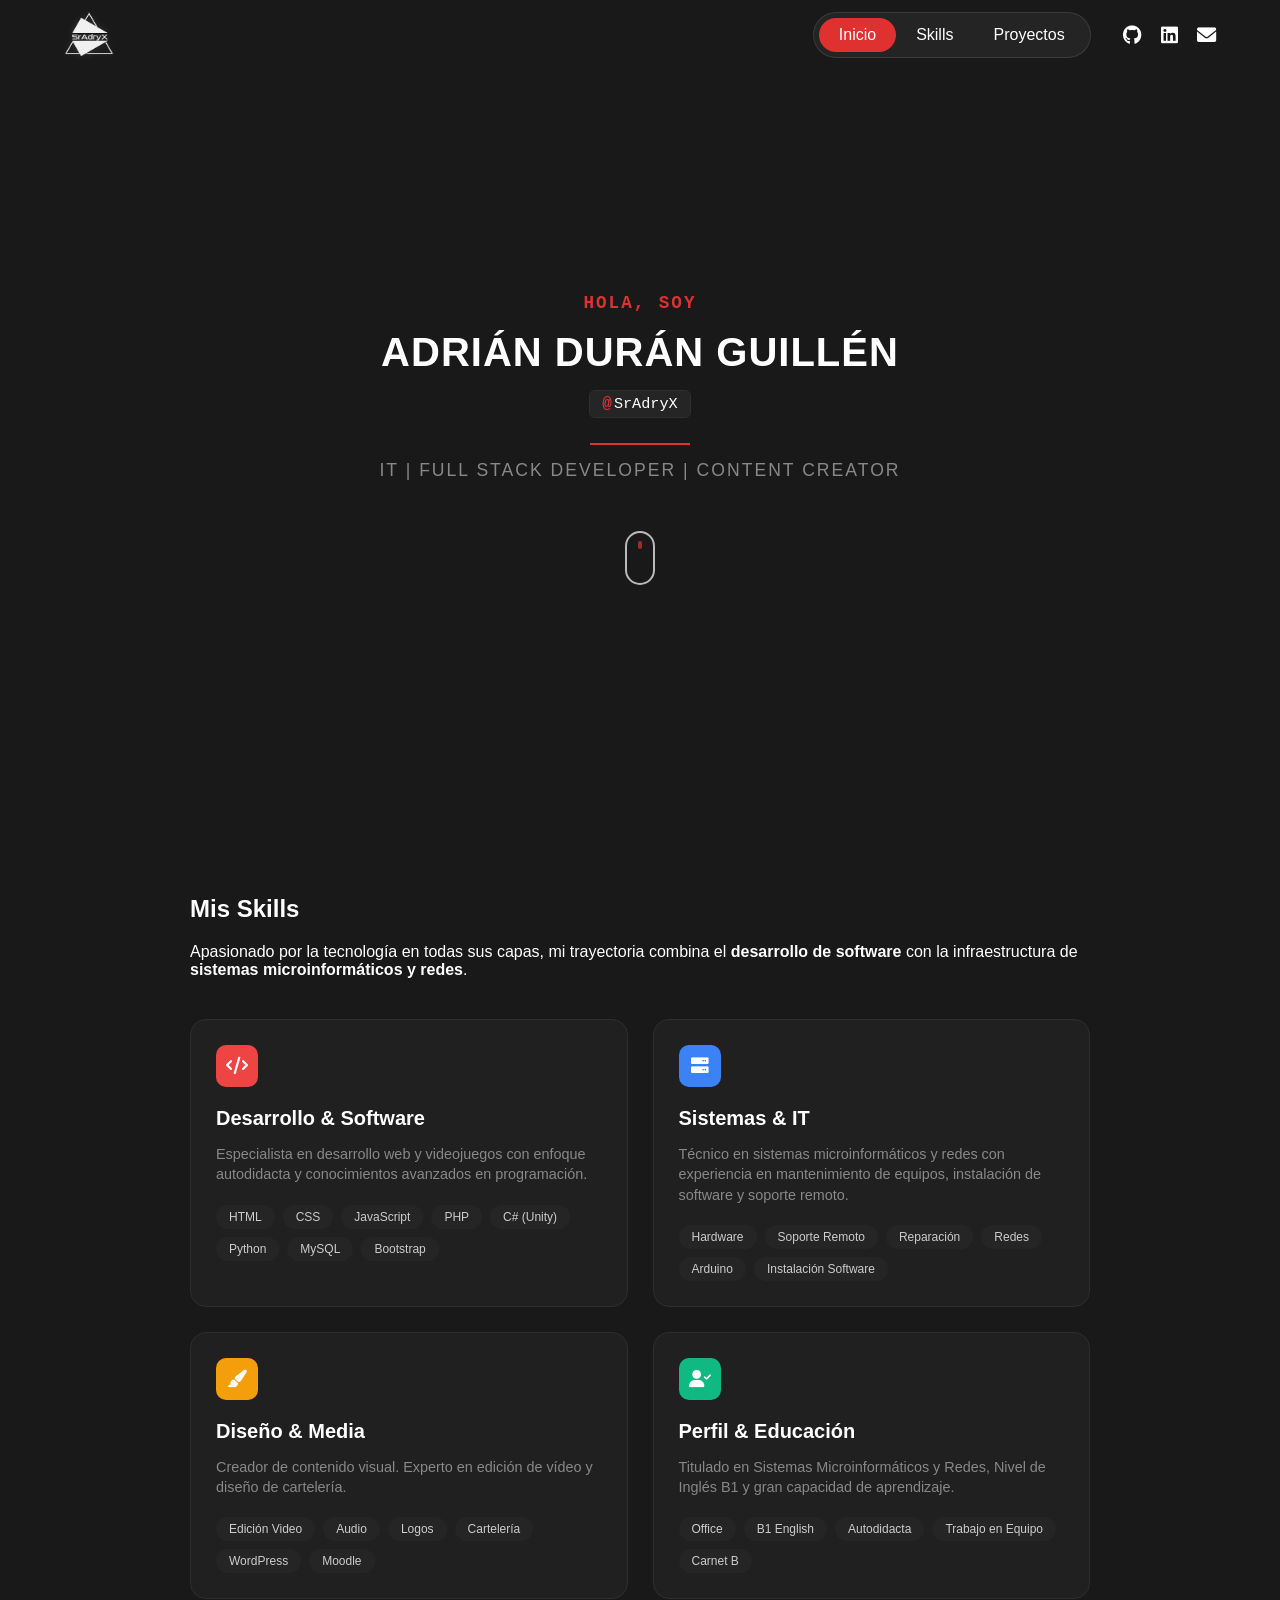
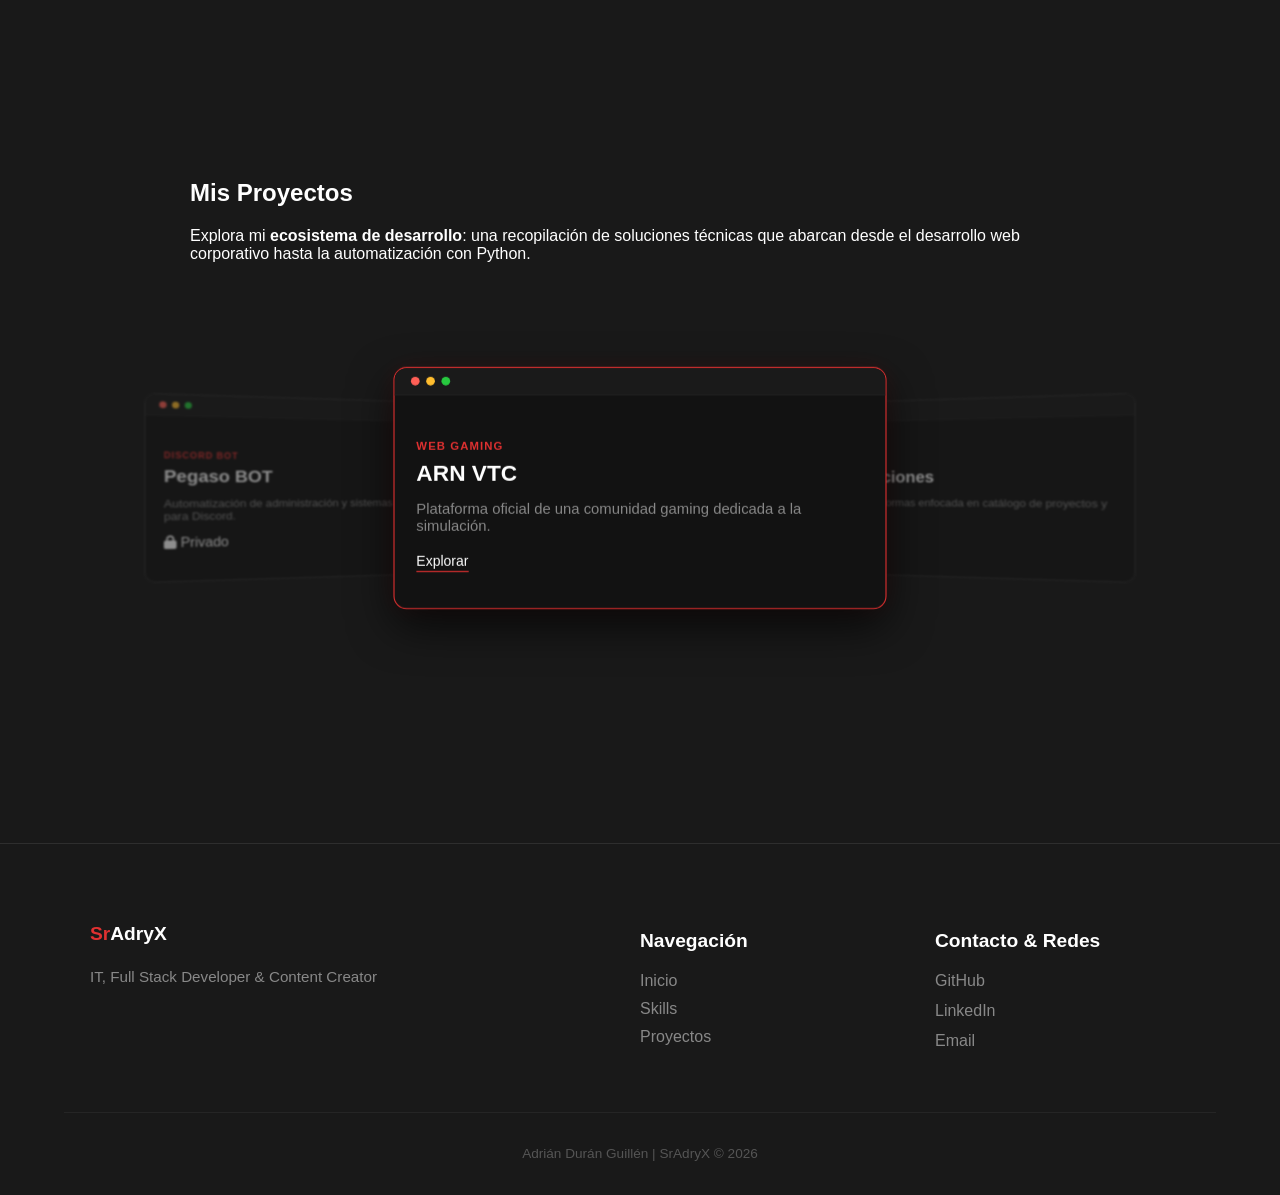
==== index.html @ d21390f2 "Subir Sitio Web Subir el sitio web de porfolio." ====
<!DOCTYPE html> <!-- Declaración de documento HTML5 -->
<html lang="es"> <!-- Idioma principal del documento -->

<head>
    <meta charset="UTF-8"> <!-- Codificación de caracteres (UTF-8) -->
    <meta name="viewport" content="width=device-width, initial-scale=1.0"> <!-- Escalado correcto en móviles -->
    <title>Adrián Durán Guillén | Portfolio</title> <!-- Título de la pestaña del navegador -->
    
    <link rel="icon" type="image/png" href="Imagenes/favicon.png"> <!-- Favicon del sitio -->
    
    <!-- Hoja de estilos principal -->
    <link rel="stylesheet" href="Estilos/general.css">
    <!-- Librería de iconos Font Awesome -->
    <link rel="stylesheet" href="https://cdnjs.cloudflare.com/ajax/libs/font-awesome/6.0.0/css/all.min.css">
</head>

<body>

    <!-- Barra de navegación principal -->
    <nav class="navbar">
        <div class="logo">
            <!-- Logo del portfolio -->
            <img src="Imagenes/SrAdryX_Logo.png" alt="Logo SrAdryX" class="logo-img">
        </div>

        <!-- Contenedor del menú y redes sociales -->
        <div class="nav-links" id="nav-menu">
            <div class="menu-capsula">
                <!-- Enlaces de navegación interna (scroll a secciones) -->
                <li><a href="#inicio">Inicio</a></li>
                <li><a href="#skills">Skills</a></li>
                <li><a href="#proyectos">Proyectos</a></li>
            </div>
            
            <!-- Iconos de redes sociales -->
            <div class="social-group">
                <a href="https://github.com/SrAdryX" target="_blank"><i class="fab fa-github"></i></a>
                <a href="https://linkedin.com/in/adrián-durán-guillén-569aa320a" target="_blank"><i class="fab fa-linkedin"></i></a>
                <a href="mailto:adrianduran2000@gmail.com"><i class="fas fa-envelope"></i></a>
            </div>
        </div>

        <!-- Botón de menú para vista móvil -->
        <div class="menu-toggle" id="menumovil">☰</div>
    </nav>

    <!-- Sección de cabecera / presentación -->
    <header id="inicio" class="header">
        <div class="banner">
            <!-- Texto de saludo -->
            <p class="saludo">Hola, soy</p>
            <!-- Nombre principal -->
            <h1>ADRIÁN DURÁN GUILLÉN</h1>
            
            <!-- Handle / nick visual -->
            <div class="dev-handle">
                <span class="simbolo">@</span><span class="nick">SrAdryX</span>
            </div>
            
            <!-- Línea decorativa animada bajo el nombre -->
            <div class="linea-animada"></div>
            
            <!-- Roles profesionales -->
            <p class="role">
                <span>IT</span> 
                <span class="separador">|</span> 
                <span>FULL STACK DEVELOPER</span> 
                <span class="separador">|</span> 
                <span>CONTENT CREATOR</span>
            </p>

            <!-- Indicador visual para invitar a hacer scroll -->
            <div class="scroll-indicator">
                <div class="mouse">
                    <div class="wheel"></div>
                </div>
            </div>
        </div>
    </header>

    <!-- Contenido principal de la página -->
    <main class="contenedor">

        <!-- Sección de habilidades -->
        <section id="skills" class="section">
            <!-- Título de la sección -->
            <h2 class="tituloseccion">Mis <span class="destacado-rojo">Skills</span></h2>
            
            <!-- Texto introductorio de la sección -->
            <div class="intro-text">
                <p>Apasionado por la tecnología en todas sus capas, mi trayectoria combina el <strong>desarrollo de software</strong> con la infraestructura de <strong>sistemas microinformáticos y redes</strong>.</p>
            </div>
            <!-- Grid de tarjetas de skills -->
            <div class="skills-grid-modern">

                <!-- Tarjeta: Desarrollo & Software -->
                <div class="skill-card-modern">
                    <!-- Icono representativo de la categoría -->
                    <div class="icon-box red"><i class="fas fa-code"></i></div>
                    <h3>Desarrollo & Software</h3>
                    <p>Especialista en desarrollo web y videojuegos con enfoque autodidacta y conocimientos avanzados en programación.</p>
                    <!-- Lista de tecnologías relacionadas -->
                    <div class="tags-container">
                        <span>HTML</span><span>CSS</span><span>JavaScript</span><span>PHP</span>
                        <span>C# (Unity)</span><span>Python</span><span>MySQL</span><span>Bootstrap</span>
                    </div>
                </div>

                <!-- Tarjeta: Sistemas & IT -->
                <div class="skill-card-modern">
                    <div class="icon-box blue"><i class="fas fa-server"></i></div>
                    <h3>Sistemas & IT</h3>
                    <p>Técnico en sistemas microinformáticos y redes con experiencia en mantenimiento de equipos, instalación de software y soporte remoto.</p>
                    <div class="tags-container">
                        <span>Hardware</span><span>Soporte Remoto</span><span>Reparación</span>
                        <span>Redes</span><span>Arduino</span><span>Instalación Software</span>
                    </div>
                </div>

                <!-- Tarjeta: Diseño & Media -->
                <div class="skill-card-modern">
                    <div class="icon-box orange"><i class="fas fa-paint-brush"></i></div>
                    <h3>Diseño & Media</h3>
                    <p>Creador de contenido visual. Experto en edición de vídeo y diseño de cartelería.</p>
                    <div class="tags-container">
                        <span>Edición Video</span><span>Audio</span><span>Logos</span>
                        <span>Cartelería</span><span>WordPress</span><span>Moodle</span>
                    </div>
                </div>

                <!-- Tarjeta: Perfil & Educación -->
                <div class="skill-card-modern">
                    <div class="icon-box green"><i class="fas fa-user-check"></i></div>
                    <h3>Perfil & Educación</h3>
                    <p>Titulado en Sistemas Microinformáticos y Redes, Nivel de Inglés B1 y gran capacidad de aprendizaje.</p>
                    <div class="tags-container">
                        <span>Office</span><span>B1 English</span><span>Autodidacta</span>
                        <span>Trabajo en Equipo</span><span>Carnet B</span>
                    </div>
                </div>
            </div>
        </section>

        <!-- Sección de proyectos -->
        <section id="proyectos" class="section">
            <!-- Título de la sección -->
            <h2 class="section-title">Mis <span class="destacado-rojo">Proyectos</span></h2>
            
            <!-- Descripción general de los proyectos -->
            <div class="intro-text">
                <p>Explora mi <strong>ecosistema de desarrollo</strong>: una recopilación de soluciones técnicas que abarcan desde el desarrollo web corporativo hasta la automatización con Python.</p>
            </div>

            <!-- Contenedor de tarjetas de proyectos (tipo carrusel / grid) -->
            <div class="projects-carousel">
                
                <!-- Proyecto: ARN VTC -->
                <div class="project-card-v2">
                    <!-- Cabecera visual tipo ventana (puntos de colores) -->
                    <div class="card-ui-header">
                        <span class="dot red"></span><span class="dot yellow"></span><span class="dot green"></span>
                    </div>
                    <div class="card-body">
                        <div class="card-info">
                            <!-- Etiqueta de tipo de proyecto -->
                            <span class="badge">Web Gaming</span>
                            <h3>ARN VTC</h3>
                            <p>Plataforma oficial de una comunidad gaming dedicada a la simulación.</p>
                            <!-- Enlace al proyecto -->
                            <a href="https://arnvtc.x10.bz/" target="_blank" class="btn-minimal">Explorar</a>
                        </div>
                    </div>
                </div>

                <!-- Proyecto: Durán Instalaciones -->
                <div class="project-card-v2">
                    <div class="card-ui-header">
                        <span class="dot red"></span><span class="dot yellow"></span><span class="dot green"></span>
                    </div>
                    <div class="card-body">
                        <div class="card-info">
                            <span class="badge">Web Reformas</span>
                            <h3>Durán Instalaciones</h3>
                            <p>Web profesional de reformas enfocada en catálogo de proyectos y captación de clientes.</p>
                            <a href="http://duraninstalaciones.es/" target="_blank" class="btn-minimal">Ver Sitio Web</a>
                        </div>
                    </div>
                </div>

                <!-- Proyecto: GeneQR -->
                <div class="project-card-v2">
                    <div class="card-ui-header">
                        <span class="dot red"></span><span class="dot yellow"></span><span class="dot green"></span>
                    </div>
                    <div class="card-body">
                        <div class="card-info">
                            <span class="badge">Python Tool</span>
                            <h3>GeneQR</h3>
                            <p>Generador de códigos QR personalizados con librerías avanzadas.</p>
                            <a href="https://github.com/SrAdryX/GeneQR" target="_blank" class="btn-minimal">GitHub</a>
                        </div>
                    </div>
                </div>

                <!-- Proyecto: Pegaso BOT -->
                <div class="project-card-v2">
                    <div class="card-ui-header">
                        <span class="dot red"></span><span class="dot yellow"></span><span class="dot green"></span>
                    </div>
                    <div class="card-body">
                        <div class="card-info">
                            <span class="badge">Discord Bot</span>
                            <h3>Pegaso BOT</h3>
                            <p>Automatización de administración y sistemas de entretenimiento para Discord.</p>
                            <!-- Etiqueta indicando que es un proyecto privado -->
                            <span class="private-tag"><i class="fas fa-lock"></i> Privado</span>
                        </div>
                    </div>
                </div>

            </div>
        </section>

    </main>

    <!-- Pie de página -->
    <footer class="footer">
        <div class="footercontenedor">
            <!-- Columna: branding y descripción corta -->
            <div class="footercontenido">
                <h3 class="footerlogo"><span class="srenfooter">Sr</span>AdryX</h3>
                <p>IT, Full Stack Developer & Content Creator</p>
            </div>
            
            <!-- Columna: navegación rápida -->
            <div class="footercontenido">
                <h4>Navegación</h4>
                <ul>
                    <li><a href="#inicio">Inicio</a></li>
                    <li><a href="#skills">Skills</a></li>
                    <li><a href="#proyectos">Proyectos</a></li>
                </ul>
            </div>
            
            <!-- Columna: enlaces de contacto y redes -->
            <div class="footercontenido">
                <h4>Contacto & Redes</h4>
                <div class="redessociales">
                    <a href="https://github.com/SrAdryX" target="_blank">GitHub</a>
                    <a href="https://linkedin.com/in/adrián-durán-guillén-569aa320a" target="_blank">LinkedIn</a>
                    <a href="mailto:adrianduran2000@gmail.com">Email</a>
                </div>
            </div>
        </div>

        <!-- Línea de copyright -->
        <div class="footercopy">
            <p id="copy"></p>
        </div>
    </footer>

    <!-- Scripts de funcionalidad general y observador de scroll/animaciones -->
    <script src="Scripts/General.js"></script>
    <script src="Scripts/observador.js"></script>

</body>
</html>
---- Estilos/general.css ----
/*CONFIGURACIÓN GLOBAL*/
:root {
  --bg: #191919;
  --text: #ffffff;
  --accent: #e03131;
  --gray: #2e2e2e;
}

html, body {
  margin: 0;
  padding: 0;
  width: 100%;
  overflow-x: hidden;
  position: relative;
  background-color: var(--bg);
  color: var(--text);
  font-family: 'Segoe UI', Tahoma, Geneva, Verdana, sans-serif;
  scroll-behavior: smooth;
}

/*COLOR DE SELECCIÓN*/
::selection {
  background-color: var(--accent);
  color: #ffffff;
}

/*NAVBAR*/
.navbar {
  position: fixed;
  top: 0;
  left: 0;
  width: 100%;
  height: 70px;
  display: flex;
  justify-content: space-between;
  align-items: center;
  padding: 0 5%;
  box-sizing: border-box;
  z-index: 10000;
  background-color: var(--bg);
}

.logo {
  display: flex;
  align-items: center;
}

.logo-img {
  height: 50px;
  width: auto;
  filter: drop-shadow(0px 0px 4px rgba(255,255,255,0.1));
  transition: 0.3s;
}

.logo-img:hover {
  transform: scale(1.1);
}

/*CONTENEDOR DE ENLACES*/
.nav-links {
  display: flex;
  align-items: center;
  list-style: none;
  margin: 0;
  padding: 0;
}

/*LA CÁPSULA (Barra gris redondeada)*/
.menu-capsula {
  display: flex;
  align-items: center;
  background-color: rgba(255, 255, 255, 0.05);
  padding: 5px;
  border-radius: 50px;
  border: 1px solid rgba(255, 255, 255, 0.1);
}

.menu-capsula li {
  list-style: none;
  margin: 0;
}
.menu-capsula li a.selected {
    background-color: var(--accent) !important;
    color: white !important;
}

/* BOTONES INDIVIDUALES */
.menu-capsula li a {
  text-decoration: none;
  color: var(--text);
  font-weight: 500;
  padding: 8px 20px;
  border-radius: 50px;
  transition: 0.3s;
  display: block;
}

/* EFECTO BOTÓN ROJO */
.menu-capsula li a:hover {
  background-color: var(--accent);
  color: white !important;
}

/*GRUPO SOCIAL (Fuera de la cápsula)*/
.social-group {
  display: flex;
  align-items: center;
  gap: 1.2rem;
  margin-left: 2rem; 
  padding: 0;
}

.social-group a {
  display: flex;
  align-items: center;
  justify-content: center;
  text-decoration: none;
  color: var(--text);
  font-size: 1.2rem;
  line-height: 1;
  transition: 0.3s;
}

.social-group a:hover {
  color: var(--accent);
  transform: none;
}

.menu-toggle { 
  display: none; 
  cursor: pointer; 
  font-size: 1.5rem; 
  user-select: none;
}

/* BANNER PRINCIPAL */
header.header {
  margin-top: 70px; 
}

.header {
  height: 80vh;
  display: flex;
  align-items: center;
  justify-content: center;
  text-align: center;
}

.banner h1 {
  margin-bottom: 5px;
  font-size: 2.5rem;
  letter-spacing: 1px;
}
/* Estilo para el saludo */
.saludo {
  color: var(--accent);
  font-family: 'Courier New', monospace;
  font-size: 1.1rem;
  margin-bottom: -10px; /* Lo acerca al nombre */
  letter-spacing: 2px;
  text-transform: uppercase;
  font-weight: bold;
}

/* Contenedor del ratón */
.scroll-indicator {
  margin-top: 50px;
  display: flex;
  justify-content: center;
}

.mouse {
  width: 26px;
  height: 42px;
  border: 2px solid var(--text);
  border-radius: 20px;
  display: flex;
  justify-content: center;
  padding-top: 8px;
  opacity: 0.7;
}

.wheel {
  width: 4px;
  height: 8px;
  background-color: var(--accent);
  border-radius: 2px;
  animation: scroll-anim 1.6s infinite;
}

/* Animación de la ruedecita */
@keyframes scroll-anim {
  0% { transform: translateY(0); opacity: 1; }
  100% { transform: translateY(15px); opacity: 0; }
}
/*SKILLS*/
.skills-grid-modern {
    display: grid;
    grid-template-columns: repeat(auto-fit, minmax(320px, 1fr));
    gap: 25px;
    margin-top: 40px;
}

.skill-card-modern {
    background: rgba(255, 255, 255, 0.03);
    border: 1px solid var(--gray);
    border-radius: 16px;
    padding: 25px;
    transition: 0.3s ease-in-out;
}

.skill-card-modern:hover {
    border-color: var(--accent);
    transform: translateY(-8px);
    background: rgba(255, 255, 255, 0.05);
}

.icon-box {
    width: 42px;
    height: 42px;
    border-radius: 10px;
    display: flex;
    align-items: center;
    justify-content: center;
    margin-bottom: 20px;
    color: white;
    font-size: 1.1rem;
}

/* Colores de iconos basados en tu imagen */
.icon-box.red { background: #ef4444; }
.icon-box.blue { background: #3b82f6; }
.icon-box.orange { background: #f59e0b; }
.icon-box.green { background: #10b981; }

.skill-card-modern h3 {
    font-size: 1.25rem;
    margin-bottom: 10px;
    color: var(--text);
}

.skill-card-modern p {
    font-size: 0.9rem;
    color: #888;
    margin-bottom: 20px;
    line-height: 1.4;
}

.tags-container {
    display: flex;
    flex-wrap: wrap;
    gap: 8px;
}

.tags-container span {
    background: #252525;
    color: #ccc;
    padding: 4px 12px;
    border-radius: 20px;
    font-size: 0.75rem;
    font-weight: 500;
    border: 1px solid transparent;
}

.skill-card-modern:hover .tags-container span {
    border-color: rgba(255, 255, 255, 0.1);
    color: white;
}
.tituloseccion{
  margin-top: 25px;
}
/*PROYECTOS*/
.projects-carousel {
    display: flex;
    justify-content: center;
    align-items: center;
    position: relative;
    height: 350px; 
    perspective: 1200px; /* Aumentado un poco para mejor efecto 3D */
    margin-top: 50px;
    width: 100%;
}

.project-card-v2 {
    position: absolute;
    width: 450px; 
    height: 220px; 
    background: #121212;
    border: 1px solid #333;
    border-radius: 12px;
    overflow: hidden;
    transition: all 0.6s cubic-bezier(0.23, 1, 0.32, 1);
    cursor: pointer;
    display: flex;
    flex-direction: column;
    visibility: visible;
    opacity: 1;
}

/* Header tipo ventana de terminal */
.card-ui-header {
    background: #1a1a1a;
    padding: 8px 15px;
    display: flex;
    gap: 6px;
    border-bottom: 1px solid #222;
}

.dot { width: 8px; height: 8px; border-radius: 50%; }
.dot.red { background: #ff5f56; }
.dot.yellow { background: #ffbd2e; }
.dot.green { background: #27c93f; }

.card-body {
    padding: 20px;
    display: flex;
    align-items: center;
    height: 100%;
}

/* --- NUEVAS POSICIONES DINÁMICAS --- */

/* Tarjeta Central */
.project-card-v2.active {
    z-index: 10;
    transform: translateZ(100px) translateX(0);
    border-color: var(--accent);
    box-shadow: 0 15px 40px rgba(0,0,0,0.7), 0 0 20px rgba(224, 49, 49, 0.1);
    filter: none;
    opacity: 1;
}

/* Tarjeta Izquierda */
.project-card-v2.left {
    transform: translateX(-300px) rotateY(25deg) scale(0.8);
    z-index: 5;
    filter: opacity(0.5) blur(1px);
}

/* Tarjeta Derecha */
.project-card-v2.right {
    transform: translateX(300px) rotateY(-25deg) scale(0.8);
    z-index: 5;
    filter: opacity(0.5) blur(1px);
}

/* Tarjetas Ocultas (La 4ª en adelante) */
/* Las mandamos al fondo y las hacemos invisibles para que no se cliquen por error */
.project-card-v2.hidden {
    z-index: 0;
    opacity: 0;
    visibility: hidden;
    transform: translateZ(-200px) scale(0.5);
    pointer-events: none;
}

/* --- TEXTOS Y BOTONES --- */
.card-info h3 { margin: 5px 0; font-size: 1.3rem; }
.card-info p { color: #888; font-size: 0.85rem; margin-bottom: 15px; }

.badge {
    color: var(--accent);
    font-size: 0.65rem;
    text-transform: uppercase;
    letter-spacing: 1px;
    font-weight: bold;
}

.btn-minimal {
    color: #fff;
    text-decoration: none;
    font-size: 0.8rem;
    border-bottom: 1px solid var(--accent);
    padding-bottom: 2px;
    transition: 0.3s;
}

.btn-minimal:hover { color: var(--accent); }

/* --- RESPONSIVE PROYECTOS --- */
@media (max-width: 992px) {
    .projects-carousel { 
        height: auto; 
        flex-direction: column; 
        perspective: none; 
        gap: 20px;
    }
    .project-card-v2 {
        position: relative; 
        width: 95%; 
        transform: none !important; 
        margin: 0 auto;
        filter: none !important; 
        opacity: 1 !important;
        visibility: visible !important;
    }
    /* En móvil ocultamos la lógica de 'hidden' para que se vean todas en lista */
    .project-card-v2.hidden {
        display: block;
        opacity: 1;
        visibility: visible;
        transform: none;
        pointer-events: all;
        position: relative;
    }
}
/*Estilos del Handle @SrAdryX*/
.dev-handle {
  display: inline-flex;
  align-items: center;
  background: rgba(46, 46, 46, 0.6); 
  padding: 4px 12px;
  border-radius: 6px;
  border: 1px solid var(--gray);
  margin: 10px 0;
  font-family: 'Courier New', Courier, monospace;
  text-decoration: none;
  transition: 0.3s;
}

.dev-handle .simbolo {
  color: var(--accent);
  font-weight: bold;
  margin-right: 2px;
}

.dev-handle .nick {
  color: var(--text);
  font-size: 0.95rem;
}

.dev-handle:hover {
  border-color: var(--accent);
  background: rgba(224, 49, 49, 0.1);
  transform: translateY(-2px);
}

.linea-animada {
  height: 2px;
  background: var(--accent);
  width: 0; 
  margin: 15px auto;
  animation: expandir 2.5s ease-out forwards;
}

@keyframes expandir {
  to { width: 100px; }
}

.role {
  font-size: 1.1rem;
  color: #888;
  letter-spacing: 2px;
  margin-top: 10px;
}

/*SECCIONES Y EFECTOS*/
.contenedor {
  width: 100%;
}

.section { 
  padding: 80px 5%; 
  max-width: 900px; 
  margin: 0 auto; 
}

.hidden {
  opacity: 0;
  transform: translateY(30px);
  transition: all 1s ease-out;
}

.show {
  opacity: 1;
  transform: translateY(0);
}
/*FOOTER*/
.footer {
    background-color: var(--bg);
    border-top: 1px solid var(--gray);
    padding: 60px 5% 20px 5%;
    margin-top: 100px;
}
.srenfooter{
  color: var(--accent);
}
.footercontenedor {
    max-width: 1100px;
    margin: 0 auto;
    display: grid;
    grid-template-columns: 2fr 1fr 1fr;
    gap: 40px;
}

.footercontenido h3, .footercontenido h4 {
    margin-bottom: 20px;
    font-size: 1.2rem;
    color: var(--text);
}

.footercontenido p {
    color: #888;
    line-height: 1.6;
    font-size: 0.95rem;
}

.footercontenido ul {
    list-style: none;
    padding: 0;
}

.footercontenido ul li {
    margin-bottom: 10px;
}

.footercontenido ul li a {
    text-decoration: none;
    color: #888;
    transition: 0.3s;
}

.footercontenido ul li a:hover {
    color: var(--accent);
}

/* Redes Sociales Footer */
.redessociales {
    display: flex;
    flex-direction: column;
    gap: 12px;
}

.redessociales a {
    text-decoration: none;
    color: #888;
    font-weight: 500;
    transition: 0.3s;
}

.redessociales a:hover {
    color: var(--accent);
}

.footercopy {
    text-align: center;
    margin-top: 50px;
    padding-top: 20px;
    border-top: 1px solid rgba(255, 255, 255, 0.05);
    color: #555;
    font-size: 0.85rem;
}

/* RESPONSIVE */
@media (max-width: 992px) {
  .nav-links {
    position: fixed;
    top: 70px; 
    right: -110%; 
    background-color: var(--bg);
    width: 100%;
    height: calc(100vh - 70px);
    flex-direction: column;
    justify-content: flex-start; 
    align-items: center;
    padding-top: 40px;
    transition: 0.5s ease-in-out;
    border-top: 1px solid var(--gray);
    z-index: 999;
    gap: 10px;
  }
  .nav-links.active {
    right: 0;
  }
  .menu-capsula {
    flex-direction: column;
    background: none;
    border: none;
    gap: 10px;
    padding: 0;
  }
  .menu-capsula li a {
    font-size: 1.2rem; 
    background: none !important; 
    padding: 8px;
  }
  .menu-capsula li a:active {
        color: var(--accent) !important;
    }
  .menu-capsula li a.selected {
        background-color: transparent !important; /* Quitamos el fondo rojo */
        color: var(--accent) !important;        /* Ponemos el texto en rojo */
        font-weight: bold;                        /* Opcional: para que resalte un poco más */
    }
  .social-group {
    margin-left: 0;
    margin-top: 20px; 
    gap: 1.5rem;
  }

  .social-group a {
    font-size: 1.3rem !important;
  }

  .menu-toggle {
    display: block; 
  }
  .projects-carousel { 
    height: auto; flex-direction: column; perspective: none; 
  }
  .project-card-v2 {
     position: relative; width: 95%; transform: none !important; margin-bottom: 15px; filter: none !important; 
    }
  .footer {
        padding: 40px 5% 20px 5%; /* Reducimos un poco el padding superior */
        margin-top: 50px; /* Menos margen arriba en móvil */
    }

    .footercontenedor {
        grid-template-columns: 1fr; /* Una sola columna en lugar de tres */
        gap: 30px;
        text-align: center; /* Centramos todo el contenido */
    }

    .footercontenido h3, .footercontenido h4 {
        margin-bottom: 10px;
        font-size: 1.1rem;
    }

    .footercontenido p {
        font-size: 0.9rem;
    }

    /* Centramos las redes sociales */
    .redessociales {
        align-items: center; 
        gap: 15px;
    }

    .footercopy {
        margin-top: 30px;
        font-size: 0.75rem;
    }
}
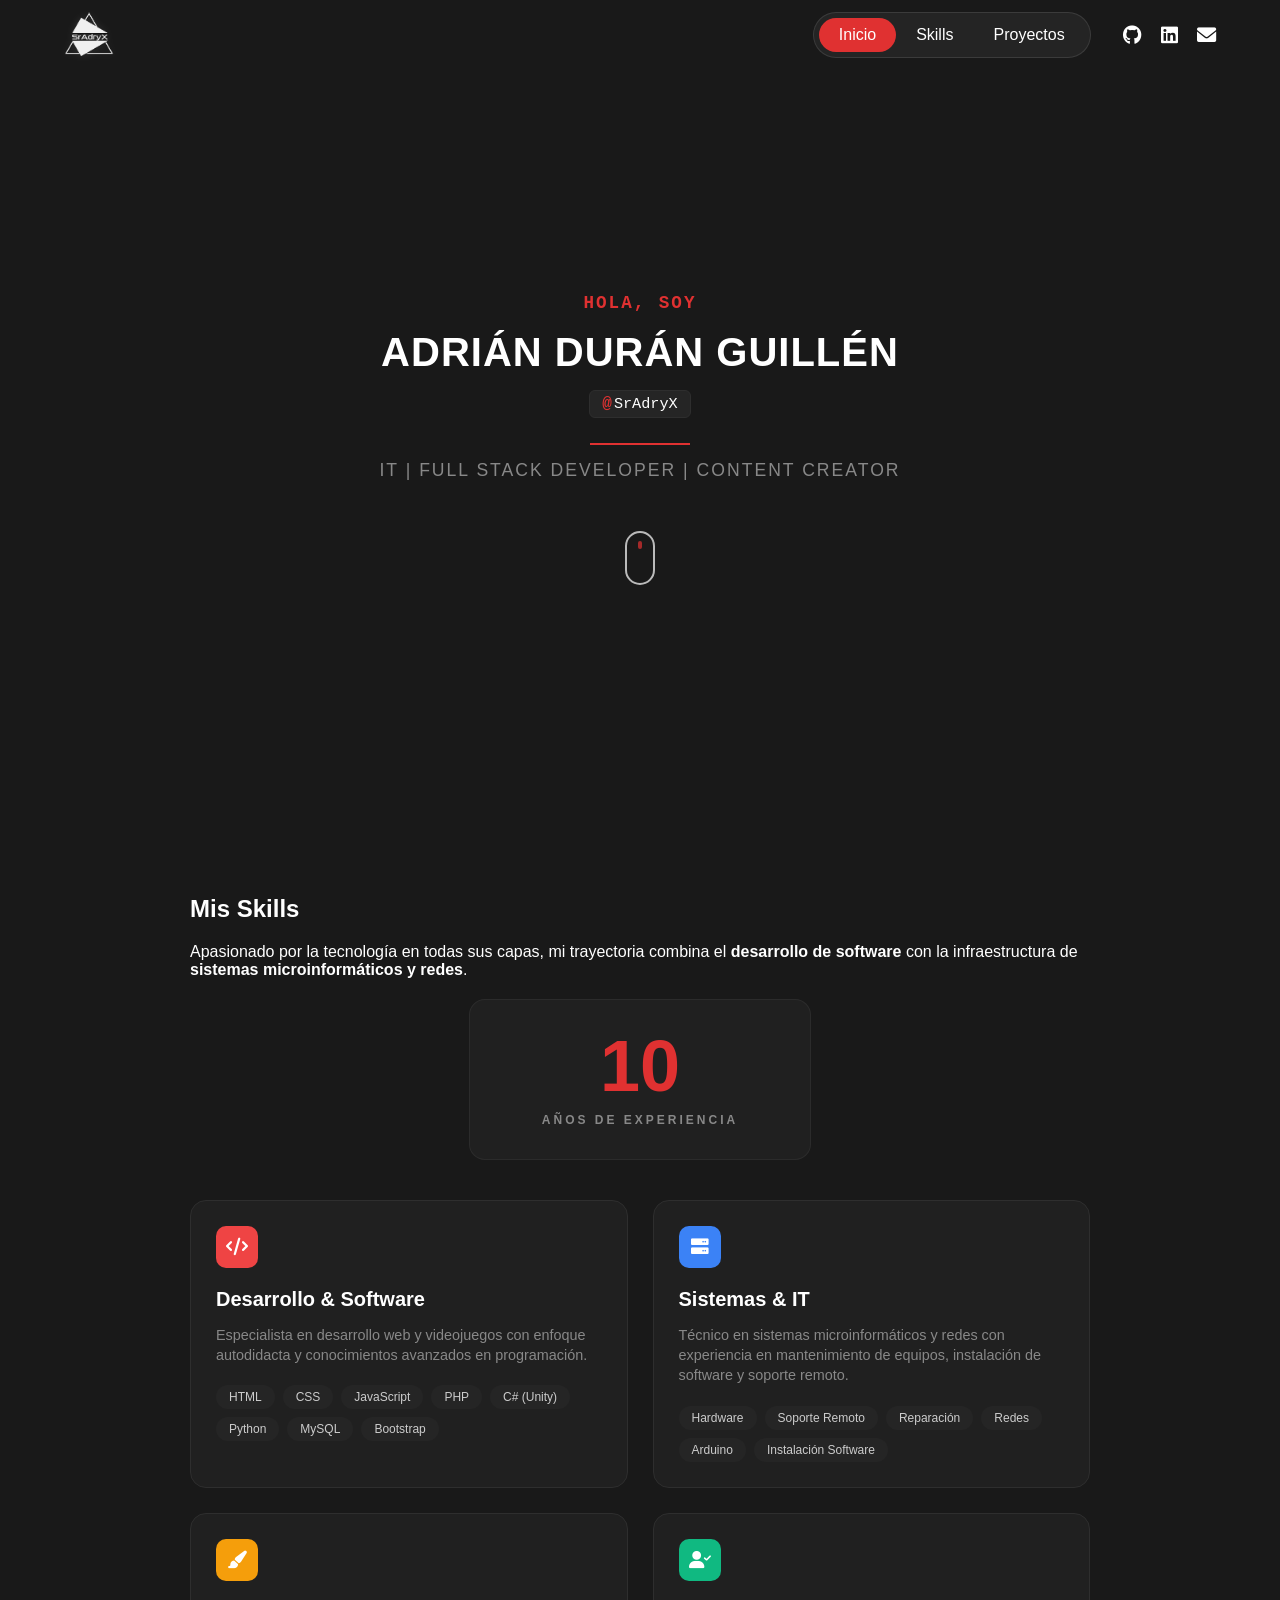
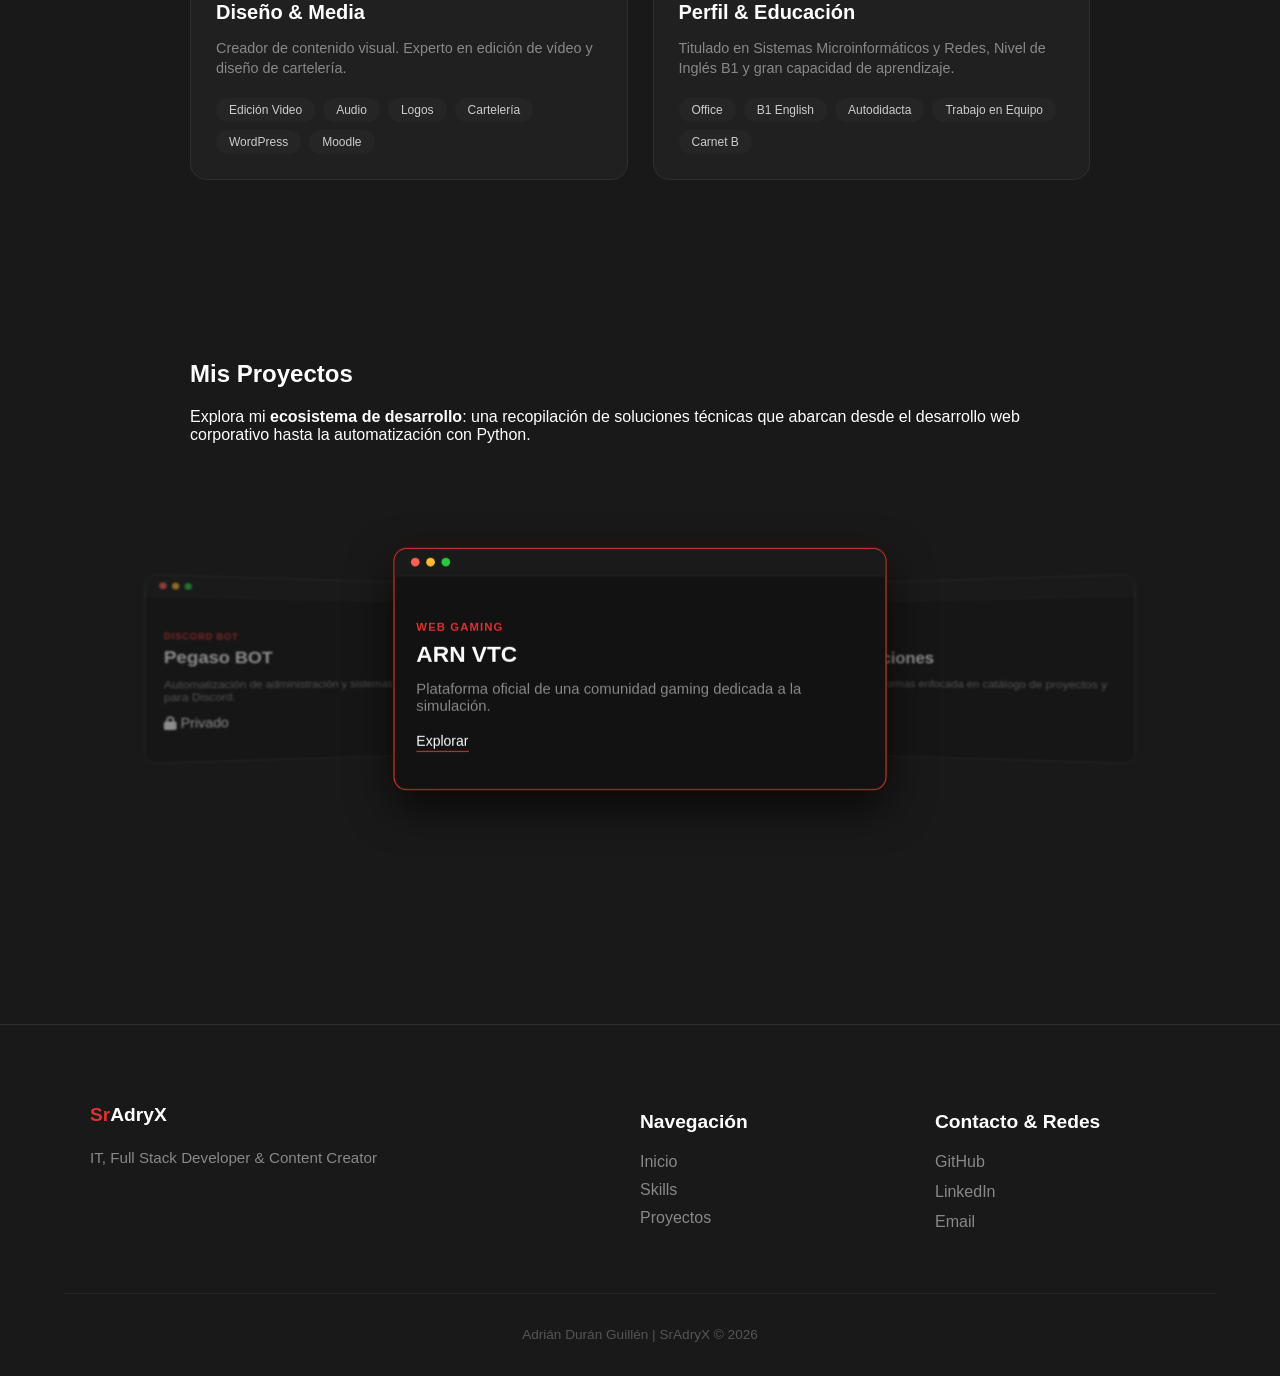
==== commit ff2a7cbe: "Añadir Contador de Años de Experiencia Añadido un contador de años de experiencia" ====
--- a/index.html
+++ b/index.html
@@ -85,10 +85,15 @@
         <section id="skills" class="section">
             <!-- Título de la sección -->
             <h2 class="tituloseccion">Mis <span class="destacado-rojo">Skills</span></h2>
-            
             <!-- Texto introductorio de la sección -->
             <div class="intro-text">
                 <p>Apasionado por la tecnología en todas sus capas, mi trayectoria combina el <strong>desarrollo de software</strong> con la infraestructura de <strong>sistemas microinformáticos y redes</strong>.</p>
+            </div>
+            <div class="counter-wrapper">
+            <div class="skill-card-modern experience-bento">
+                 <span id="years-counter">0</span>
+                <p>Años de Experiencia</p>
+            </div>
             </div>
             <!-- Grid de tarjetas de skills -->
             <div class="skills-grid-modern">
--- a/Estilos/general.css
+++ b/Estilos/general.css
@@ -269,6 +269,40 @@
 .tituloseccion{
   margin-top: 25px;
 }
+/* --- ESTILOS DEL CONTADOR BENTO --- */
+.counter-wrapper {
+    display: flex;
+    justify-content: center;
+    width: 100%;
+    margin: 20px 0 40px 0;
+}
+
+.experience-bento {
+    text-align: center;
+    padding: 30px 60px !important;
+    display: flex;
+    flex-direction: column;
+    align-items: center;
+    border: 1px solid rgba(255, 255, 255, 0.05);
+    min-width: 220px;
+}
+
+#years-counter {
+    font-size: 4.5rem;
+    font-weight: 800;
+    color: var(--accent);
+    line-height: 1;
+    margin: 0;
+}
+
+.experience-bento p {
+    margin: 10px 0 0 0;
+    letter-spacing: 3px;
+    font-size: 0.75rem;
+    color: #888;
+    text-transform: uppercase;
+    font-weight: 600;
+}
 /*PROYECTOS*/
 .projects-carousel {
     display: flex;
@@ -376,34 +410,6 @@
 }
 
 .btn-minimal:hover { color: var(--accent); }
-
-/* --- RESPONSIVE PROYECTOS --- */
-@media (max-width: 992px) {
-    .projects-carousel { 
-        height: auto; 
-        flex-direction: column; 
-        perspective: none; 
-        gap: 20px;
-    }
-    .project-card-v2 {
-        position: relative; 
-        width: 95%; 
-        transform: none !important; 
-        margin: 0 auto;
-        filter: none !important; 
-        opacity: 1 !important;
-        visibility: visible !important;
-    }
-    /* En móvil ocultamos la lógica de 'hidden' para que se vean todas en lista */
-    .project-card-v2.hidden {
-        display: block;
-        opacity: 1;
-        visibility: visible;
-        transform: none;
-        pointer-events: all;
-        position: relative;
-    }
-}
 /*Estilos del Handle @SrAdryX*/
 .dev-handle {
   display: inline-flex;
@@ -588,9 +594,9 @@
         color: var(--accent) !important;
     }
   .menu-capsula li a.selected {
-        background-color: transparent !important; /* Quitamos el fondo rojo */
-        color: var(--accent) !important;        /* Ponemos el texto en rojo */
-        font-weight: bold;                        /* Opcional: para que resalte un poco más */
+        background-color: transparent !important; 
+        color: var(--accent) !important;        
+        font-weight: bold;                        
     }
   .social-group {
     margin-left: 0;
@@ -605,11 +611,45 @@
   .menu-toggle {
     display: block; 
   }
+  /* --- RESPONSIVE PROYECTOS --- */
+@media (max-width: 992px) {
+    .projects-carousel { 
+        height: auto; 
+        flex-direction: column; 
+        perspective: none; 
+        gap: 20px;
+    }
+    .project-card-v2 {
+        position: relative; 
+        width: 95%; 
+        transform: none !important; 
+        margin: 0 auto;
+        filter: none !important; 
+        opacity: 1 !important;
+        visibility: visible !important;
+    }
+    /* En móvil ocultamos la lógica de 'hidden' para que se vean todas en lista */
+    .project-card-v2.hidden {
+        display: block;
+        opacity: 1;
+        visibility: visible;
+        transform: none;
+        pointer-events: all;
+        position: relative;
+    }
+}
   .projects-carousel { 
-    height: auto; flex-direction: column; perspective: none; 
+    height: auto; 
+    flex-direction: column; 
+    perspective: none; 
   }
   .project-card-v2 {
-     position: relative; width: 95%; transform: none !important; margin-bottom: 15px; filter: none !important; 
+     position: relative; 
+     width: 95%; 
+     height: auto;
+     transform: none !important; 
+     margin-bottom: 15px; 
+     filter: none !important; 
     }
   .footer {
         padding: 40px 5% 20px 5%; /* Reducimos un poco el padding superior */
